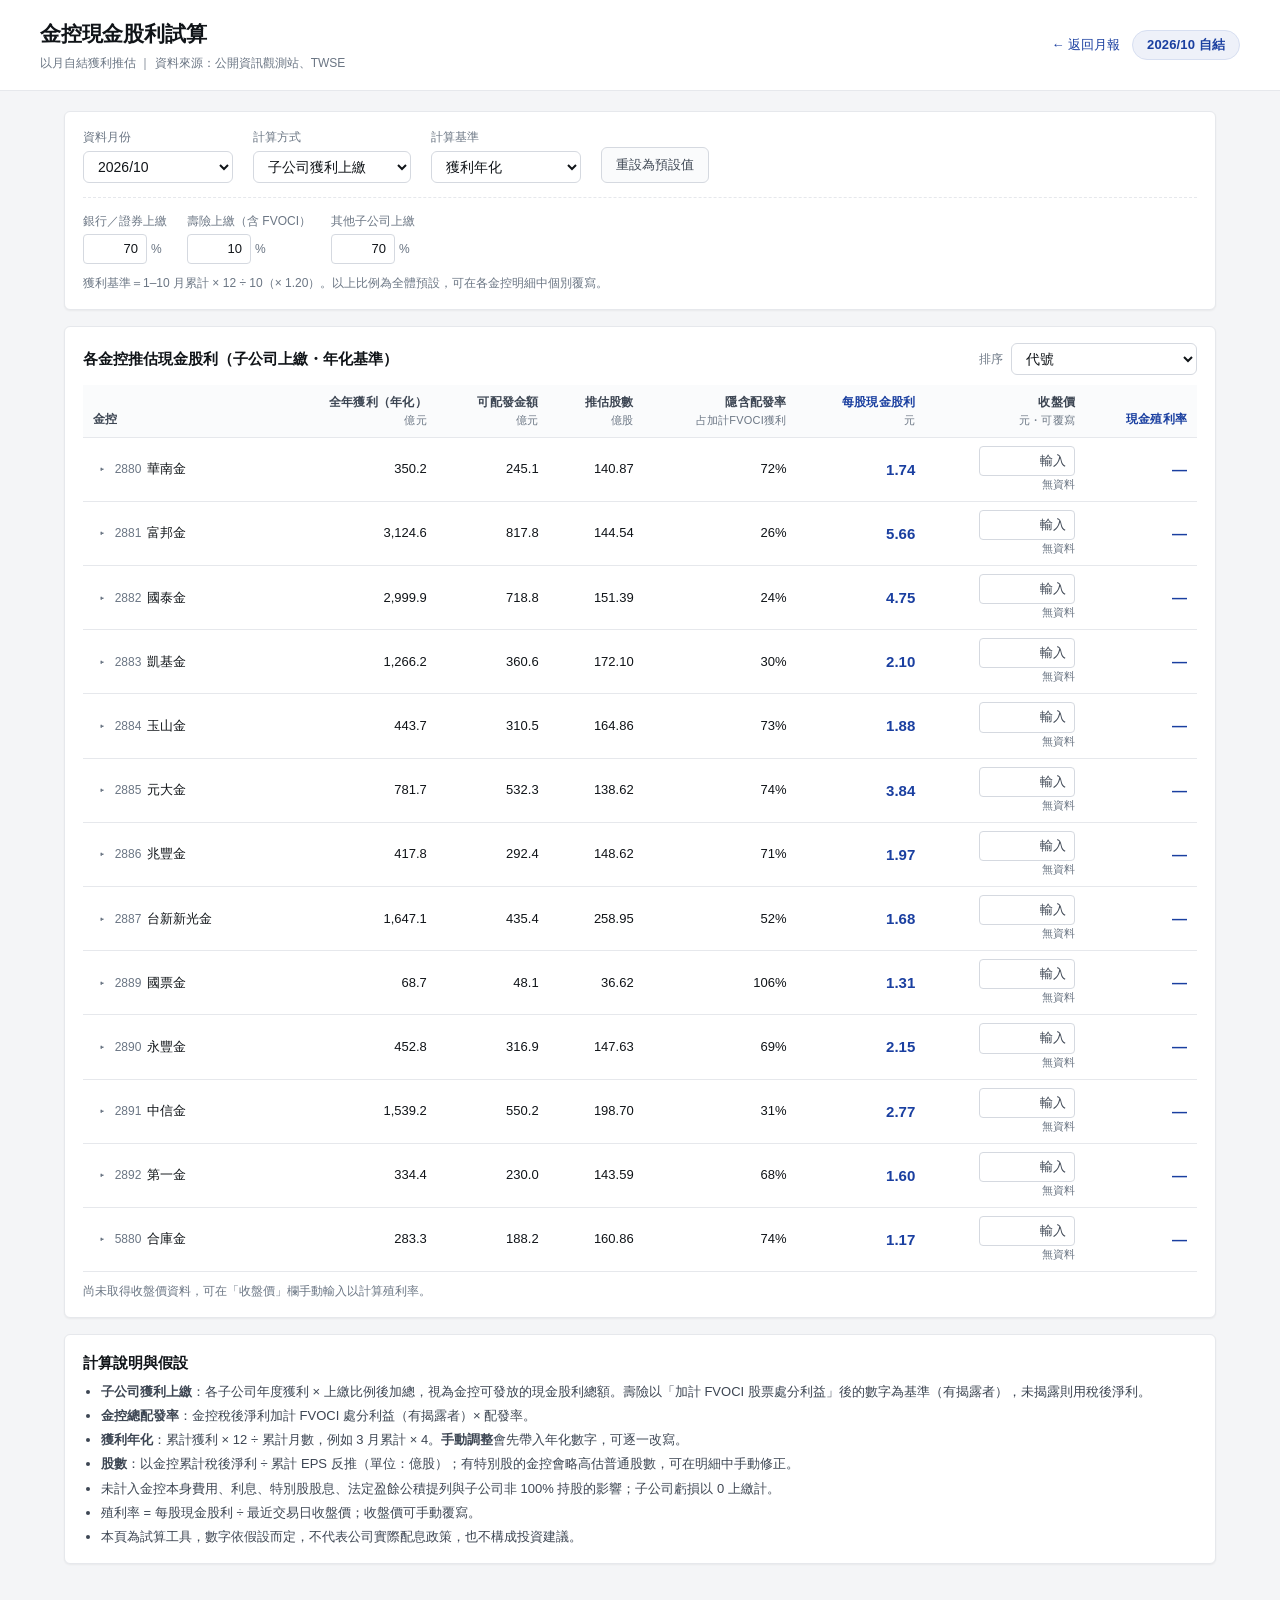
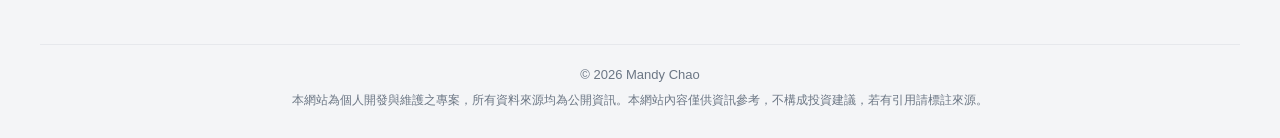
==== docs/dividend.html @ 6ae3f1e6 "feat: add dividend estimator page and daily closing price workflow Co-Authored-By: Claude Opus 5.5 <" ====
<!DOCTYPE html>
<html lang="zh-TW">
<head>
  <meta charset="UTF-8" />
  <meta name="viewport" content="width=device-width, initial-scale=1.0" />
  <title>金控現金股利試算｜台灣金控月自結獲利追蹤</title>
  <meta name="description" content="以 13 家上市金控月自結獲利推估全年現金股利與殖利率：可切換子公司上繳或總配發率兩種算法，並手動調整上繳比例、配發率與獲利基準。" />
  <link rel="canonical" href="https://tw-fhcs-tracker.vercel.app/dividend.html" />
  <link rel="license" href="https://creativecommons.org/licenses/by/4.0/" />
  <link rel="stylesheet" href="style.css" />
  <link rel="stylesheet" href="dividend.css" />
</head>
<body class="dv-page">

  <header>
    <div class="header-inner">
      <div class="header-title">
        <h1>金控現金股利試算</h1>
        <p class="subtitle">以月自結獲利推估 ｜ 資料來源：公開資訊觀測站、TWSE</p>
      </div>
      <div class="header-actions">
        <a class="dv-back" href="./index.html">← 返回月報</a>
        <div class="period-badge" id="dv-period-badge">載入中...</div>
      </div>
    </div>
  </header>

  <main class="dv-main">

    <section class="dv-panel" aria-label="試算設定">
      <div class="dv-controls">
        <label class="dv-field">
          <span>資料月份</span>
          <select id="dv-period"></select>
        </label>
        <label class="dv-field">
          <span>計算方式</span>
          <select id="dv-method">
            <option value="upstream">子公司獲利上繳</option>
            <option value="payout">金控總配發率</option>
          </select>
        </label>
        <label class="dv-field">
          <span>計算基準</span>
          <select id="dv-basis">
            <option value="annualized">獲利年化</option>
            <option value="manual">手動調整</option>
          </select>
        </label>
        <button type="button" class="dv-btn" id="dv-reset">重設為預設值</button>
      </div>

      <div class="dv-params" id="dv-params"></div>
      <p class="dv-hint" id="dv-hint"></p>
    </section>

    <section class="dv-panel dv-table-panel">
      <div class="dv-table-head">
        <h2 id="dv-table-title">各金控推估現金股利</h2>
        <label class="dv-field dv-inline">
          <span>排序</span>
          <select id="dv-sort">
            <option value="code">代號</option>
            <option value="yield">殖利率（高→低）</option>
            <option value="dps">每股股利（高→低）</option>
          </select>
        </label>
      </div>
      <div class="dv-table-wrap">
        <table class="dv-table" id="dv-table"></table>
      </div>
      <p class="dv-price-note" id="dv-price-note"></p>
    </section>

    <section class="dv-panel dv-notes">
      <h2>計算說明與假設</h2>
      <ul>
        <li><b>子公司獲利上繳</b>：各子公司年度獲利 × 上繳比例後加總，視為金控可發放的現金股利總額。壽險以「加計 FVOCI 股票處分利益」後的數字為基準（有揭露者），未揭露則用稅後淨利。</li>
        <li><b>金控總配發率</b>：金控稅後淨利加計 FVOCI 處分利益（有揭露者）× 配發率。</li>
        <li><b>獲利年化</b>：累計獲利 × 12 ÷ 累計月數，例如 3 月累計 × 4。<b>手動調整</b>會先帶入年化數字，可逐一改寫。</li>
        <li><b>股數</b>：以金控累計稅後淨利 ÷ 累計 EPS 反推（單位：億股）；有特別股的金控會略高估普通股數，可在明細中手動修正。</li>
        <li>未計入金控本身費用、利息、特別股股息、法定盈餘公積提列與子公司非 100% 持股的影響；子公司虧損以 0 上繳計。</li>
        <li>殖利率 = 每股現金股利 ÷ 最近交易日收盤價；收盤價可手動覆寫。</li>
        <li>本頁為試算工具，數字依假設而定，不代表公司實際配息政策，也不構成投資建議。</li>
      </ul>
    </section>
  </main>

  <footer class="site-footer">
    <p class="copyright">© 2026 Mandy Chao</p>
    <p class="disclaimer">本網站為個人開發與維護之專案，所有資料來源均為公開資訊。本網站內容僅供資訊參考，不構成投資建議，若有引用請標註來源。</p>
  </footer>

  <script src="dividend.js"></script>
</body>
</html>
---- docs/style.css ----
/* ── Reset & Base ─────────────────────────────────────── */
*, *::before, *::after { box-sizing: border-box; margin: 0; padding: 0; }

/* ── 色彩系統 ──────────────────────────────────────────
   原則（機構風格，克制用色）：
   1. 版面只有三個層次：白色卡面 / 淺灰底 / 極淡分隔線
   2. 金額一律墨黑，**負數才**用紅；方向色（綠/紅）只保留給 YoY，
      避免整片數字都是彩色造成視覺噪音
   3. 深藍為唯一重點色：標題數字、連結、Tab、圖表主數列
------------------------------------------------------ */
:root {
  --bg:          #f4f5f7;
  --surface:     #ffffff;
  --surface-alt: #fafbfc;
  --border:      #e6e8ec;
  --border-strong: #d5d9e0;
  --primary:     #1a3fa0;   /* brand blue */
  --primary-h:   #14328a;
  --primary-bg:  #eef1f9;
  --warning:     #8a6100;
  --warning-bg:  #fdf6e3;
  --error:       #a3312a;
  --error-bg:    #fbeceb;
  --text:        #101418;   /* 主文字／金額（近黑） */
  --text-2:      #3d4653;
  --text-muted:  #6b7684;
  --positive:    #1f6f54;   /* 僅 YoY 使用 */
  --negative:    #a3312a;
  --fvoci:       #4a5a8f;   /* FVOCI 加計列（弱化的靛藍） */
  --fvoci-bg:    #f7f8fc;
  --radius:      6px;
  --shadow:      0 1px 2px rgba(16,20,24,.05);
  --shadow-md:   0 2px 8px rgba(16,20,24,.07);
}

body {
  font-family: -apple-system, BlinkMacSystemFont, "Segoe UI", "Helvetica Neue",
               "Noto Sans TC", "PingFang TC", "Microsoft JhengHei", sans-serif;
  background: var(--bg);
  color: var(--text);
  font-size: 14px;
  line-height: 1.55;
  -webkit-font-smoothing: antialiased;
}

/* ── Header ──────────────────────────────────────────── */
header {
  background: var(--surface);
  color: var(--text);
  padding: 18px 24px;
  border-bottom: 1px solid var(--border);
  position: sticky;
  top: 0;
  z-index: 100;
}
.header-inner {
  max-width: 1200px;
  margin: 0 auto;
  display: flex;
  align-items: center;
  justify-content: space-between;
  gap: 16px;
  flex-wrap: wrap;
}
header h1 {
  font-size: 21px;
  font-weight: 700;
  letter-spacing: -.01em;
  color: var(--text);
}
.subtitle {
  font-size: 12px;
  color: var(--text-muted);
  margin-top: 3px;
}

.header-actions {
  display: flex;
  align-items: center;
  gap: 12px;
  flex-wrap: wrap;
}

.period-badge {
  background: var(--primary-bg);
  border: 1px solid #d7dff1;
  color: var(--primary);
  border-radius: 20px;
  padding: 4px 14px;
  font-size: 13px;
  font-weight: 600;
  letter-spacing: .01em;
  font-variant-numeric: tabular-nums;
}

/* ── Buttons ─────────────────────────────────────────── */
.btn {
  border: none;
  border-radius: var(--radius);
  cursor: pointer;
  font-size: 13px;
  font-weight: 600;
  padding: 8px 18px;
  transition: background .15s, transform .1s;
}
.btn:active { transform: scale(.97); }
.btn-primary  { background: #fff; color: var(--primary); }
.btn-primary:hover { background: var(--primary-bg); }
.btn-secondary { background: var(--border); color: var(--text); }
.btn-secondary:hover { background: var(--border-strong); }
.btn-close {
  background: transparent;
  color: var(--text-muted);
  font-size: 18px;
  padding: 4px 10px;
}
.btn-close:hover { color: var(--text); }

/* Download button (controls bar) */
.btn-download {
  display: inline-flex;
  align-items: center;
  gap: 6px;
  border: 1px solid var(--primary);
  background: var(--primary);
  color: #fff;
  border-radius: 999px;
  padding: 6px 16px;
  font-size: 13px;
  font-weight: 600;
  cursor: pointer;
  transition: background .15s, transform .1s;
}
.btn-download:hover  { background: var(--primary-h); border-color: var(--primary-h); }
.btn-download:active { transform: scale(.98); }
.btn-download:disabled { background: #a8afba; border-color: #a8afba; cursor: wait; }

/* ── Status Bar ───────────────────────────────────────── */
.status-bar {
  max-width: 1200px;
  margin: 12px auto 0;
  padding: 10px 16px;
  border-radius: var(--radius);
  font-size: 13px;
  font-weight: 500;
}
.status-bar.success { background: #eaf3ee; color: var(--positive); }
.status-bar.warning { background: var(--warning-bg); color: var(--warning); }
.status-bar.error   { background: var(--error-bg);   color: var(--error);   }
.status-bar.info    { background: var(--primary-bg); color: var(--primary); }
.hidden { display: none !important; }

/* ── Main Layout ─────────────────────────────────────── */
main {
  max-width: 1200px;
  margin: 20px auto;
  padding: 0 16px 40px;
}

/* ── Controls ────────────────────────────────────────── */
.controls {
  display: flex;
  justify-content: space-between;
  align-items: center;
  margin-bottom: 16px;
  flex-wrap: wrap;
  gap: 8px;
}
.controls-right {
  display: flex;
  align-items: center;
  gap: 8px;
  flex-wrap: wrap;
}
.ctrl-group {
  display: flex;
  align-items: center;
  gap: 6px;
}
.controls-right label { color: var(--text-muted); font-size: 13px; }
.controls-right select {
  border: 1px solid var(--border);
  border-radius: 6px;
  padding: 5px 10px;
  font-size: 13px;
  background: var(--surface);
  cursor: pointer;
}
.last-updated { color: var(--text-muted); font-size: 12px; }

/* ── Market Summary (本月市場概況) ─────────────────────── */
.market-section {
  background: var(--surface);
  border: 1px solid var(--border);
  border-radius: var(--radius);
  box-shadow: var(--shadow);
  padding: 16px 18px;
  margin-bottom: 20px;
}
.market-header {
  display: flex;
  align-items: baseline;
  justify-content: space-between;
  gap: 12px;
  margin-bottom: 12px;
  padding-bottom: 10px;
  border-bottom: 1px solid var(--border);
  flex-wrap: wrap;
}
.market-title {
  font-size: 15px;
  font-weight: 700;
  color: var(--text);
}
.market-meta {
  font-size: 11px;
  color: var(--text-muted);
}
.market-cards {
  display: grid;
  grid-template-columns: repeat(auto-fit, minmax(170px, 1fr));
  gap: 10px;
}
.market-card {
  padding: 10px 14px;
  border-left: 2px solid var(--border-strong);
  background: var(--surface-alt);
  border-radius: 0 4px 4px 0;
}
.market-card.positive { border-left-color: var(--positive); }
.market-card.negative { border-left-color: var(--negative); }
.market-card-label {
  font-size: 11px;
  color: var(--text-muted);
  margin-bottom: 4px;
  font-weight: 500;
}
.market-card-value {
  font-size: 19px;
  font-weight: 700;
  color: var(--text);
  font-variant-numeric: tabular-nums;
  letter-spacing: -.01em;
  line-height: 1.2;
}
.market-card-value .unit {
  font-size: 12px;
  font-weight: 500;
  color: var(--text-muted);
  margin-left: 2px;
}
.market-card-change {
  font-size: 12px;
  font-weight: 600;
  margin-top: 4px;
  font-variant-numeric: tabular-nums;
}
.market-card-change.positive { color: var(--positive); }
.market-card-change.negative { color: var(--negative); }
.market-card-change.neutral  { color: var(--text-muted); }

/* ── Summary Cards ───────────────────────────────────── */
.summary-cards {
  display: grid;
  grid-template-columns: repeat(auto-fit, minmax(200px, 1fr));
  gap: 12px;
  margin-bottom: 20px;
}
.card {
  background: var(--surface);
  border: 1px solid var(--border);
  border-radius: var(--radius);
  padding: 16px;
  box-shadow: var(--shadow);
}
.card-label { font-size: 12px; color: var(--text-muted); margin-bottom: 6px; }
.card-value { font-size: 22px; font-weight: 700; color: var(--text); }
.card-sub   { font-size: 11px; color: var(--text-muted); margin-top: 4px; }
.card-value.positive { color: var(--positive); }
.card-value.negative { color: var(--negative); }

/* 四大視角「累計獲利第一」卡片 */
.leader-card { border-top: 2px solid var(--primary); }
.leader-card .card-label {
  font-size: 12px;
  color: var(--text-muted);
  letter-spacing: .01em;
}
/* 公司名與市場概況的數值同級（19px），避免四張卡在版面上過度搶眼 */
.leader-card .card-value {
  font-size: 19px;
  font-weight: 700;
  letter-spacing: -.01em;
  line-height: 1.25;
  color: var(--text);
}
.leader-card .card-sub {
  font-size: 13px;
  margin-top: 8px;
  font-variant-numeric: tabular-nums;
  white-space: nowrap;
  color: var(--text-muted);
}
.leader-card .leader-amount { font-weight: 700; color: var(--primary); }
.leader-card .card-sub-sep { margin: 0 8px; color: var(--border-strong); }
.leader-card .card-sub .positive { color: var(--positive); font-weight: 600; }
.leader-card .card-sub .negative { color: var(--negative); font-weight: 600; }

/* 公告家數未達門檻：以單一說明列取代四張卡片 */
.summary-cards.is-pending { display: block; }
.summary-pending {
  background: var(--surface);
  border: 1px solid var(--border);
  border-left: 2px solid var(--primary);
  border-radius: var(--radius);
  box-shadow: var(--shadow);
  padding: 12px 16px;
  font-size: 12px;
  line-height: 1.7;
  color: var(--text-muted);
}
.summary-pending strong {
  color: var(--text);
  font-variant-numeric: tabular-nums;
}

/* ── Industry Tabs ────────────────────────────────────── */
.industry-tabs {
  display: flex;
  gap: 4px;
  padding: 4px;
  margin-bottom: 16px;
  background: var(--surface);
  border: 1px solid var(--border);
  border-radius: var(--radius);
  box-shadow: var(--shadow);
  overflow-x: auto;
}
.industry-tabs .tab {
  flex: 1;
  min-width: 110px;
  border: none;
  background: transparent;
  color: var(--text-2);
  font-size: 14px;
  font-weight: 600;
  padding: 9px 16px;
  border-radius: 999px;
  cursor: pointer;
  transition: background .15s, color .15s;
  white-space: nowrap;
}
.industry-tabs .tab:hover {
  background: var(--primary-bg);
  color: var(--primary);
}
.industry-tabs .tab.active {
  background: var(--primary);
  color: #fff;
}

/* ── Table unit hint ──────────────────────────────────── */
.table-unit-hint {
  text-align: right;
  font-size: 12px;
  color: var(--text-muted);
  margin-bottom: 6px;
}

.corporate-event-note {
  margin: 0 0 12px;
  padding: 10px 14px;
  border-left: 3px solid var(--primary);
  background: var(--primary-bg);
  color: var(--text-2);
  font-size: 13px;
  line-height: 1.6;
}
.corporate-event-note a { color: var(--primary); font-weight: 600; }
body.pm-trend #corporate-event-note,
body.pm-period #corporate-event-note { display: none !important; }

/* ── Table ────────────────────────────────────────────── */
.table-container {
  background: var(--surface);
  border: 1px solid var(--border);
  border-radius: var(--radius);
  box-shadow: var(--shadow);
  overflow: auto;
  margin-bottom: 24px;
}
table {
  width: 100%;
  border-collapse: collapse;
  font-size: 13px;
}
thead th {
  background: var(--surface-alt);
  color: var(--text-muted);
  font-weight: 600;
  text-align: center;
  padding: 10px 12px;
  border-bottom: 1px solid var(--border-strong);
  white-space: nowrap;
  font-size: 12px;
  letter-spacing: .02em;
}
thead th.col-group {
  color: var(--text-2);
  border-bottom: 1px solid var(--border);
}
thead th.col-name,
thead th.col-code { text-align: left; }

/* 數字欄表頭右對齊，與下方數字切齊（當月／累計／累計 YoY／EPS） */
thead th.col-monthly,
thead th.col-cumulative { text-align: right; }

/* 欄寬一致化：
   金控總覽 — 合併稅後淨利欄同寬、EPS 顯示累計值
   產業視角 — 當月／累計／累計 YoY 三欄同寬 */
#main-table.view-holdings th.col-code       { width: 7%; }
#main-table.view-holdings th.col-monthly,
#main-table.view-holdings th.col-cumulative { width: 13%; }
#main-table.view-holdings th.col-eps        { width: 9%; }
#main-table.view-holdings th.col-source     { width: 12%; }
#main-table.view-industry th.col-code       { width: 14%; }
#main-table.view-industry th.col-monthly,
#main-table.view-industry th.col-cumulative { width: 16%; }

tbody tr {
  border-bottom: 1px solid var(--border);
  transition: background .1s;
}
tbody tr:last-child { border-bottom: none; }
tbody tr:hover { background: var(--surface-alt); }
tbody tr.error-row { background: var(--surface-alt); }

td {
  padding: 10px 12px;
  vertical-align: middle;
}
/* 金額：一律墨黑，僅負數用紅（避免整片彩色數字） */
td.num {
  text-align: right;
  font-variant-numeric: tabular-nums;
  font-weight: 600;
  color: var(--text);
}
td.num.positive { color: var(--text); }
td.num.negative { color: var(--negative); }
/* 方向色只留給 YoY 欄 */
td.num.yoy.positive { color: var(--positive); }
td.num.yoy.negative { color: var(--negative); }
td.center { text-align: center; }
td.col-code {
  font-weight: 600;
  color: var(--text-muted);
  font-variant-numeric: tabular-nums;
}
td.col-entity { font-weight: 600; }
td.row-note { color: var(--text-muted); font-size: 12px; }

.company-link {
  color: var(--text);
  text-decoration: none;
  font-weight: 600;
  cursor: pointer;
  border-bottom: 1px solid transparent;
}
.company-link:hover { color: var(--primary); border-bottom-color: currentColor; }

.source-link {
  color: var(--primary);
  text-decoration: none;
  font-size: 12px;
  font-variant-numeric: tabular-nums;
}
.source-link:hover { text-decoration: underline; }

.yoy-note {
  font-size: 11px;
  font-weight: 400;
  color: var(--text-muted);
  font-style: italic;
}

/* ── FVOCI 加計列（金控總覽、壽險視角、詳情面板共用） ──── */
tr.fvoci-row { background: var(--fvoci-bg); }
tr.fvoci-row:hover { background: var(--fvoci-bg); }
tr.fvoci-row td {
  padding-top: 6px;
  padding-bottom: 6px;
}
td.fvoci-label {
  padding-left: 26px;
  color: var(--fvoci);
  font-size: 12px;
  white-space: nowrap;
}
/* FVOCI 標籤：桌機顯示完整文字，手機（固定欄位很窄）改用縮寫 */
.fv-full { display: inline; }
.fv-abbr { display: none; }
td.num.fvoci-num {
  color: var(--fvoci);
  font-size: 12px;
  font-style: italic;
  font-weight: 500;
}

/* 詳情面板內的 FVOCI 列（表格 cell padding 較密） */
#detail-content td.fvoci-label { padding: 4px 8px 4px 18px; }
#detail-content td.fvoci-num   { padding: 4px 8px; white-space: nowrap; }
.detail-footnote {
  font-size: 11px;
  color: var(--text-muted);
  margin-top: 6px;
  line-height: 1.6;
}

/* 詳情面板子公司表 */
.detail-table { width: 100%; border-collapse: collapse; font-size: 13px; }
.detail-table th {
  padding: 6px 8px;
  font-weight: 600;
  color: var(--text-muted);
  font-size: 12px;
  border-bottom: 1px solid var(--border-strong);
  text-align: right;
  white-space: nowrap;
}
.detail-table th.th-left { text-align: left; }
.detail-table td { padding: 6px 8px; }
.detail-table td.num { white-space: nowrap; }
.detail-table tbody tr { border-bottom: 1px solid var(--border); }
.detail-table tbody tr:hover { background: transparent; }
.detail-table tr.detail-total {
  background: var(--primary-bg);
  font-weight: 700;
  border-bottom: 1px solid #d7dff1;
}
.detail-table tr.detail-total td.num { color: var(--text); }
.detail-bar { height: 8px; border-radius: 2px; min-width: 2px; }
.detail-bar-cell { width: 120px; }
.detail-note {
  font-size: 11px;
  color: var(--warning);
  background: var(--warning-bg);
  border: 1px solid #f0e2bd;
  border-radius: 4px;
  padding: 7px 10px;
  margin-top: 10px;
  line-height: 1.6;
}

/* 表格底部註腳（tfoot） */
td.table-footnote {
  padding: 8px 12px;
  font-size: 11px;
  font-weight: 400;
  color: var(--text-muted);
  border-top: 1px solid var(--border);
  text-align: left;
  line-height: 1.6;
}

/* 手機卡片 FVOCI 區塊與註腳 */
.m-fvoci {
  margin-top: 8px;
  padding-top: 8px;
  border-top: 1px dashed var(--border-strong);
  font-size: 12px;
  color: var(--fvoci);
  font-style: italic;
}
.m-fvoci-label { margin-bottom: 4px; font-style: normal; }
.m-fvoci-vals {
  display: flex;
  gap: 14px;
  flex-wrap: wrap;
  font-variant-numeric: tabular-nums;
}
.m-footnote {
  font-size: 11px;
  color: var(--text-muted);
  padding: 8px 4px;
  line-height: 1.6;
}

.loading-cell {
  text-align: center;
  padding: 40px;
  color: var(--text-muted);
}

/* ── Detail Panel ─────────────────────────────────────── */
.detail-panel {
  background: var(--surface);
  border: 1px solid var(--border);
  border-radius: var(--radius);
  box-shadow: var(--shadow-md);
  margin-bottom: 24px;
  overflow: hidden;
}
.detail-header {
  display: flex;
  justify-content: space-between;
  align-items: center;
  padding: 14px 20px;
  background: var(--surface-alt);
  border-bottom: 1px solid var(--border);
}
.detail-header h3 { font-size: 15px; font-weight: 700; }
.detail-meta {
  font-size: 11px;
  color: var(--text-muted);
  margin-top: 10px;
}
.detail-meta a { color: var(--primary); text-decoration: none; }
.detail-meta a:hover { text-decoration: underline; }
#detail-content {
  padding: 16px 20px;
  overflow-x: auto;
}
#detail-content table { font-size: 13px; }

/* ── Section Title ────────────────────────────────────── */
.section-title {
  font-size: 16px;
  font-weight: 700;
  color: var(--text);
  letter-spacing: -.01em;
  margin: 4px 0 12px;
}

/* ── Chart ────────────────────────────────────────────── */
/* 固定高度 + Chart.js maintainAspectRatio:false → 畫布填滿卡片寬度 */
.chart-container {
  background: var(--surface);
  border: 1px solid var(--border);
  border-radius: var(--radius);
  box-shadow: var(--shadow);
  padding: 18px 20px;
  margin-bottom: 10px;
  height: 400px;
}
.chart-container canvas { display: block; }
.chart-note {
  font-size: 11px;
  color: var(--text-muted);
  line-height: 1.6;
  margin: 0 2px 24px;
}
.chart-container + .section-title { margin-top: 24px; }

/* ── Modal ────────────────────────────────────────────── */
.modal-overlay {
  position: fixed; inset: 0;
  background: rgba(0,0,0,.5);
  z-index: 200;
}
.modal {
  position: fixed;
  top: 50%; left: 50%;
  transform: translate(-50%, -50%);
  background: var(--surface);
  border-radius: 12px;
  box-shadow: 0 20px 60px rgba(0,0,0,.3);
  padding: 28px;
  width: min(480px, 95vw);
  z-index: 201;
}
.modal h3  { font-size: 17px; margin-bottom: 12px; }
.modal p   { font-size: 13px; color: var(--text-muted); margin-bottom: 16px; }
.form-group { margin-bottom: 14px; }
.form-group label {
  display: block;
  font-size: 12px;
  font-weight: 600;
  color: var(--text-muted);
  margin-bottom: 6px;
  text-transform: uppercase;
  letter-spacing: .5px;
}
.form-group input {
  width: 100%;
  border: 1px solid var(--border);
  border-radius: 6px;
  padding: 8px 12px;
  font-size: 14px;
}
.form-group input:focus {
  outline: 2px solid var(--primary);
  border-color: var(--primary);
}
.modal-actions {
  display: flex;
  justify-content: flex-end;
  gap: 10px;
  margin-top: 20px;
}
.token-note {
  font-size: 11px !important;
  color: #e53e3e !important;
  margin-top: 12px !important;
  margin-bottom: 0 !important;
}

/* ── Spinner ─────────────────────────────────────────── */
@keyframes spin { to { transform: rotate(360deg); } }
.spinner {
  display: inline-block;
  width: 14px; height: 14px;
  border: 2px solid rgba(26,86,219,.3);
  border-top-color: var(--primary);
  border-radius: 50%;
  animation: spin .6s linear infinite;
  vertical-align: middle;
  margin-right: 6px;
}

/* ── News summary ─────────────────────────────────────── */
.news-summary {
  background: var(--surface-alt);
  border-left: 2px solid var(--primary);
  padding: 14px 18px;
  border-radius: 0 4px 4px 0;
  margin-bottom: 16px;
  font-size: 13px;
  line-height: 1.75;
  color: var(--text-2);
}
.news-summary-header {
  font-weight: 700;
  margin-bottom: 10px;
  display: flex;
  justify-content: space-between;
  align-items: baseline;
  color: var(--text);
}
.news-summary-time {
  font-size: 11px;
  font-weight: 400;
  color: var(--text-muted);
  font-variant-numeric: tabular-nums;
}
.news-summary-body p { margin: 6px 0; }
.news-summary-body h4 {
  margin: 12px 0 4px;
  font-size: 13px;
  color: var(--text);
  font-weight: 700;
}
.news-summary-body strong {
  color: var(--text);
  font-weight: 700;
}
.news-summary-body ul {
  margin: 4px 0 4px 18px;
  padding: 0;
}
.news-summary-body li { margin: 2px 0; }
.news-sources {
  margin-top: 12px;
  padding-top: 10px;
  border-top: 1px solid var(--border);
}
.news-sources-label {
  display: block;
  font-size: 11px;
  font-weight: 600;
  color: var(--text-muted);
  letter-spacing: 0.05em;
  margin-bottom: 6px;
}
.news-sources-list {
  list-style: none;
  padding: 0;
  margin: 0;
  display: flex;
  flex-direction: column;
  gap: 4px;
}
.news-sources-list li::before {
  content: "↗ ";
  color: var(--text-muted);
  font-size: 11px;
}
.news-sources-list a {
  font-size: 12px;
  color: var(--primary);
  text-decoration: none;
}
.news-sources-list a:hover { text-decoration: underline; }

/* ── 分析報告連結（金控總覽表格右下方） ───────────────── */
.report-link-row {
  display: flex;
  justify-content: flex-end;
  margin: -14px 0 24px;      /* 貼齊表格下緣 */
}
.report-link {
  display: inline-flex;
  align-items: center;
  gap: 6px;
  border: 1px solid var(--primary);
  background: var(--surface);
  color: var(--primary);
  border-radius: 999px;
  padding: 7px 16px;
  font-size: 13px;
  font-weight: 600;
  text-decoration: none;
  transition: background .15s;
}
.report-link:hover { background: var(--primary-bg); }
.report-link .rl-tag {
  font-size: 10px;
  font-weight: 700;
  letter-spacing: .04em;
  background: var(--primary);
  color: #fff;
  border-radius: 3px;
  padding: 1px 5px;
}

/* ── 報告頁（report.html） ────────────────────────────── */
.report-back {
  color: var(--primary);
  text-decoration: none;
  font-size: 13px;
  font-weight: 600;
}
.report-back:hover { text-decoration: underline; }

.report-main {
  max-width: 900px;
  margin: 20px auto;
  padding: 0 16px 40px;
}
.report-sheet {
  background: var(--surface);
  border: 1px solid var(--border);
  border-radius: var(--radius);
  box-shadow: var(--shadow);
  padding: 28px 36px 32px;
}
.report-topline {
  display: flex;
  align-items: center;
  justify-content: space-between;
  gap: 12px;
  flex-wrap: wrap;
  padding-bottom: 14px;
  margin-bottom: 22px;
  border-bottom: 1px solid var(--border);
}
.report-meta {
  font-size: 12px;
  color: var(--text-muted);
  font-variant-numeric: tabular-nums;
}
.report-draft {
  font-size: 11px;
  font-weight: 600;
  color: var(--warning);
  background: var(--warning-bg);
  border: 1px solid #f0e2bd;
  border-radius: 999px;
  padding: 3px 10px;
}

/* 內文排版：字級與行距以長文閱讀為準 */
.report-body {
  font-size: 15px;
  line-height: 1.85;
  color: var(--text-2);
}
.report-body h2 {
  font-size: 20px;
  font-weight: 700;
  color: var(--text);
  letter-spacing: -.01em;
  margin: 34px 0 12px;
  padding-left: 12px;
  border-left: 3px solid var(--primary);
}
.report-body h2:first-child { margin-top: 0; }
.report-body h3 {
  font-size: 16px;
  font-weight: 700;
  color: var(--text);
  margin: 26px 0 8px;
}
.report-body h4, .report-body h5 {
  font-size: 14px;
  font-weight: 700;
  color: var(--text-2);
  margin: 20px 0 6px;
}
.report-body p { margin: 0 0 14px; }
.report-body strong { color: var(--text); font-weight: 700; }
.report-body em { font-style: italic; }
/* 單位／口徑說明的小字列（整段斜體者） */
.report-caption {
  font-size: 12.5px;
  color: var(--text-muted);
  margin: 0 0 8px !important;
}
.report-body code {
  font-size: 13px;
  background: var(--surface-alt);
  border: 1px solid var(--border);
  border-radius: 3px;
  padding: 1px 5px;
  font-variant-numeric: tabular-nums;
}
.report-body a { color: var(--primary); }
.report-body ul, .report-body ol { margin: 0 0 16px; padding-left: 22px; }
.report-body li { margin: 5px 0; }
.report-body li::marker { color: var(--text-muted); }
.report-body blockquote {
  margin: 0 0 16px;
  padding: 12px 16px;
  background: var(--surface-alt);
  border-left: 2px solid var(--primary);
  border-radius: 0 4px 4px 0;
  font-size: 14px;
  color: var(--text-2);
}
.report-body hr {
  border: none;
  border-top: 1px solid var(--border);
  margin: 26px 0;
}

/* 報告內的表格：沿用總表的視覺語言（表頭淺灰、數字 tabular） */
.report-table-wrap { overflow-x: auto; margin: 0 0 18px; }
.report-table {
  width: 100%;
  border-collapse: collapse;
  font-size: 13px;
  font-variant-numeric: tabular-nums;
}
.report-table th {
  background: var(--surface-alt);
  color: var(--text-muted);
  font-weight: 600;
  font-size: 12px;
  text-align: left;
  padding: 9px 12px;
  border-bottom: 1px solid var(--border-strong);
  white-space: nowrap;
}
.report-table td {
  padding: 9px 12px;
  border-bottom: 1px solid var(--border);
  color: var(--text);
}
.report-table td.ta-right, .report-table th.ta-right { text-align: right; }
.report-table td.ta-center, .report-table th.ta-center { text-align: center; }
.report-table tbody tr:last-child td { border-bottom: none; }
.report-table tbody tr:hover { background: var(--surface-alt); }
/* 帶正負號的數字沿用總表方向色 */
.report-table td.num-pos { color: var(--positive); font-weight: 600; }
.report-table td.num-neg { color: var(--negative); font-weight: 600; }
.report-table td:first-child { font-weight: 600; color: var(--text); white-space: nowrap; }

.report-footnote {
  margin-top: 26px;
  padding-top: 14px;
  border-top: 1px solid var(--border);
  font-size: 11px;
  line-height: 1.7;
  color: var(--text-muted);
}
.report-loading { color: var(--text-muted); }
.report-empty { padding: 40px 0; text-align: center; }
.report-empty-title { font-size: 15px; font-weight: 700; color: var(--text); margin-bottom: 8px; }
.report-empty-sub { font-size: 13px; color: var(--text-muted); margin: 4px 0; }
.report-empty-sub a { color: var(--primary); text-decoration: none; }

.report-actions { margin-top: 18px; }
.report-back-btn {
  display: inline-block;
  border: 1px solid var(--border-strong);
  background: var(--surface);
  color: var(--text-2);
  border-radius: 999px;
  padding: 8px 18px;
  font-size: 13px;
  font-weight: 600;
  text-decoration: none;
}
.report-back-btn:hover { background: var(--surface-alt); }

/* ── Site Footer ──────────────────────────────────────── */
.site-footer {
  margin: 40px auto 0;
  padding: 20px 24px 28px;
  max-width: 1200px;
  text-align: center;
  border-top: 1px solid var(--border);
  color: var(--text-muted);
}
.site-footer .copyright {
  font-size: 13px;
  font-weight: 500;
  margin-bottom: 6px;
}
.site-footer .disclaimer {
  font-size: 12px;
  line-height: 1.6;
}

/* ── 細部打磨 ────────────────────────────────────────── */
.detail-panel { scroll-margin-top: 84px; }         /* 展開詳情捲動時不被 sticky header 蓋住 */
select:focus-visible,
button:focus-visible { outline: 2px solid var(--primary); outline-offset: 1px; }

/* ── Mobile Cards（手機卡片視圖；桌機與手機「總表」模式皆隱藏） ── */
.mobile-cards { display: none; }

/* ── 手機版型切換（總表／卡片）：僅手機顯示 ───────────── */
.mobile-view-toggle {
  display: none;
  align-items: center;
  gap: 2px;
  padding: 2px;
  background: var(--surface);
  border: 1px solid var(--border);
  border-radius: 999px;
}
.mobile-view-toggle .mv-btn {
  border: none;
  background: transparent;
  color: var(--text-2);
  font-size: 12px;
  font-weight: 600;
  padding: 5px 14px;
  border-radius: 999px;
  cursor: pointer;
  white-space: nowrap;
}
.mobile-view-toggle .mv-btn.active { background: var(--primary); color: #fff; }

/* 表格上方那一列：單位提示（左）＋ 版型切換（右） */
.table-toolbar {
  display: flex;
  align-items: center;
  justify-content: flex-end;
  gap: 10px;
  margin-bottom: 6px;
}
.table-toolbar .table-unit-hint { margin-bottom: 0; flex: 1; }
.table-scroll-hint {
  display: none;
  font-size: 11px;
  color: var(--text-muted);
  margin-bottom: 6px;
}

/* ── 存成圖片（手機） ─────────────────────────────────── */
.btn-snapshot {
  display: none;               /* 僅手機顯示；桌機可直接截圖 */
  align-items: center;
  border: 1px solid var(--primary);
  background: var(--surface);
  color: var(--primary);
  border-radius: 999px;
  padding: 6px 14px;
  font-size: 12px;
  font-weight: 600;
  cursor: pointer;
  white-space: nowrap;
}
.btn-snapshot:active { background: var(--primary-bg); }

.snapshot-overlay {
  position: fixed;
  inset: 0;
  z-index: 300;
  background: rgba(16, 20, 24, .72);
  display: flex;
  align-items: center;
  justify-content: center;
  padding: 12px;
}
.snapshot-box {
  background: var(--surface);
  border-radius: var(--radius);
  box-shadow: 0 12px 40px rgba(16, 20, 24, .3);
  width: min(960px, 100%);
  max-height: 92vh;
  display: flex;
  flex-direction: column;
  overflow: hidden;
}
.snapshot-head {
  display: flex;
  align-items: center;
  justify-content: space-between;
  padding: 10px 8px 10px 16px;
  border-bottom: 1px solid var(--border);
}
.snapshot-title { font-size: 14px; font-weight: 700; }
.snapshot-body {
  flex: 1;
  overflow: auto;
  -webkit-overflow-scrolling: touch;
  padding: 12px;
  background: var(--surface-alt);
}
.snapshot-body img {
  display: block;
  width: 100%;
  height: auto;
  border: 1px solid var(--border);
  border-radius: 4px;
  background: #fff;
  cursor: zoom-in;
}
/* 點圖片放大到原始寬度（容器可捲動），再點縮回 */
.snapshot-body img.zoom {
  width: 1100px;
  max-width: none;
  cursor: zoom-out;
}
.snapshot-actions {
  display: flex;
  align-items: center;
  justify-content: space-between;
  gap: 10px;
  padding: 10px 14px;
  border-top: 1px solid var(--border);
  flex-wrap: wrap;
}
.snapshot-hint { font-size: 11px; color: var(--text-muted); }
.snapshot-btns { display: flex; gap: 8px; }
.btn-snapshot-action {
  border: 1px solid var(--border-strong);
  background: var(--surface);
  color: var(--text-2);
  border-radius: 999px;
  padding: 7px 16px;
  font-size: 13px;
  font-weight: 600;
  cursor: pointer;
}
.btn-snapshot-action.primary {
  background: var(--primary);
  border-color: var(--primary);
  color: #fff;
}
.btn-snapshot-action:active { transform: scale(.98); }

/* ── Responsive ───────────────────────────────────────── */
@media (max-width: 640px) {
  header h1  { font-size: 16px; }
  .card-value { font-size: 18px; }

  /* 控制列：月份/排序/單位 響應式（月份占整行，排序+單位共用一行） */
  .controls {
    flex-direction: column;
    align-items: stretch;
    gap: 10px;
  }
  .controls-right {
    display: grid;
    grid-template-columns: 1fr 1fr;
    gap: 8px;
    width: 100%;
  }
  .ctrl-group {
    flex-direction: column;
    align-items: stretch;
    gap: 3px;
  }
  .ctrl-group.ctrl-month { grid-column: 1 / -1; }
  .ctrl-group.ctrl-download { grid-column: 1 / -1; }
  .ctrl-group.ctrl-download .btn-download { width: 100%; justify-content: center; padding: 10px; font-size: 14px; }
  .ctrl-group label { font-size: 11px; font-weight: 600; }
  .ctrl-group select { width: 100%; padding: 8px 10px; font-size: 14px; }

  /* A1：產業 Tab 改 2x2 grid */
  .industry-tabs {
    display: grid;
    grid-template-columns: repeat(2, 1fr);
    gap: 4px;
    overflow: visible;
  }
  .industry-tabs .tab {
    flex: none;
    min-width: 0;
    font-size: 13px;
    padding: 9px 8px;
  }

  /* ── 手機主表：預設「總表」＝與桌機相同的完整表格 ──────────
     8 欄在手機放不下 → 容器橫向捲動，並把公司／子公司名稱欄 sticky 釘在左側，
     左右滑動時仍看得到是哪一家。切到「卡片」時（body.ml-card）才改用卡片佈局。 */
  .mobile-view-toggle { display: inline-flex; }
  .btn-snapshot { display: inline-flex; }
  .table-scroll-hint { display: block; }
  /* 工具列在窄螢幕換行：單位提示獨佔一行，切換鈕與「存成圖片」並排靠右 */
  .table-toolbar { flex-wrap: wrap; }
  .table-toolbar .table-unit-hint { flex: 1 0 100%; margin-bottom: 2px; }

  .table-container {
    display: block;
    overflow-x: auto;
    -webkit-overflow-scrolling: touch;
    overscroll-behavior-x: contain;
  }
  table { font-size: 12px; }
  thead th { padding: 8px 8px; font-size: 11px; }
  td { padding: 8px 8px; }
  .yoy-note { font-size: 10px; }
  /* 數字一律不換行（金額被拆成兩行極易誤讀）；YoY 的文字註記仍可換行 */
  td.num { white-space: nowrap; }
  td.num .yoy-note { white-space: normal; }
  /* 產業視角的「集團」欄不要把公司名拆成兩行 */
  #main-table.view-industry tbody td:first-child { white-space: nowrap; }

  /* 名稱欄固定（thead 用 .col-name；tbody 一律第 2 欄，含 FVOCI 加計列的標籤欄） */
  #main-table thead th.col-name {
    position: sticky;
    left: 0;
    z-index: 3;
    background: var(--surface-alt);
    border-right: 1px solid var(--border-strong);
    box-shadow: 3px 0 5px -3px rgba(16, 20, 24, .22);
  }
  #main-table tbody td:nth-child(2) {
    position: sticky;
    left: 0;
    z-index: 2;
    background: var(--surface);
    border-right: 1px solid var(--border-strong);
    /* 陰影標示「右側還有欄位、數字會捲到此欄下方」，避免把被裁切的數字誤讀為完整值 */
    box-shadow: 3px 0 5px -3px rgba(16, 20, 24, .22);
  }
  /* 群組表頭（稅後淨利／EPS）跨多欄置中，橫向捲動時文字會滑進固定名稱欄底下被蓋掉 →
     sticky 下在內層 span，停在名稱欄右緣（--sticky-name-w 由 app.js 依實際欄寬設定） */
  #main-table thead th.col-group > .col-group-label {
    position: sticky;
    left: calc(var(--sticky-name-w, 84px) + 8px);
    display: inline-block;
  }
  /* 捲到最右時群組只剩約 100px 可視，單行標籤放不下 → 口徑說明換到第二行縮窄標籤 */
  #main-table thead th.col-group .col-group-sub { display: block; font-size: 10px; font-weight: 500; }
  #main-table tbody tr.fvoci-row td:nth-child(2) { background: var(--fvoci-bg); }
  #main-table tbody tr.error-row td:nth-child(2) { background: var(--surface-alt); }

  /* 註腳：sticky 要下在內層 span（td 因 colspan 撐滿整個捲動寬度，本身無法 stick），
     這樣橫向捲動時註腳仍固定在可視範圍內、完整可讀 */
  td.table-footnote { padding-right: 0; }
  td.table-footnote > span {
    position: sticky;
    left: 0;
    display: inline-block;
    max-width: calc(100vw - 66px);
    white-space: normal;
  }
  /* FVOCI 標籤在窄欄位改用縮寫，避免撐開固定欄 */
  .fv-full { display: none; }
  .fv-abbr { display: inline; }

  /* 卡片模式（使用者按「卡片」切換時） */
  body.ml-card .table-container,
  body.ml-card .table-scroll-hint { display: none; }
  body.ml-card .mobile-cards {
    display: flex;
    flex-direction: column;
    gap: 10px;
    margin-bottom: 24px;
  }
  .m-card {
    background: var(--surface);
    border: 1px solid var(--border);
    border-radius: var(--radius);
    box-shadow: var(--shadow);
    padding: 12px 14px;
    cursor: pointer;
    transition: background .1s;
  }
  .m-card:active { background: var(--surface-alt); }
  .m-card.error { background: var(--surface-alt); }
  .m-card-error {
    color: var(--text-muted);
    font-size: 12px;
    padding: 4px 0;
  }
  .m-card-head {
    display: flex;
    align-items: center;
    gap: 8px;
    padding-bottom: 10px;
    border-bottom: 1px solid var(--border);
    margin-bottom: 10px;
  }
  .m-card-titles {
    flex: 1;
    display: flex;
    flex-direction: column;
    gap: 2px;
    min-width: 0;
  }
  .m-card-sub {
    font-size: 11px;
    color: var(--text-muted);
    font-weight: 600;
    font-variant-numeric: tabular-nums;
    letter-spacing: .3px;
  }
  .m-card-name {
    font-size: 15px;
    font-weight: 700;
    color: var(--text);
    line-height: 1.2;
  }
  .m-card-arrow {
    color: var(--text-muted);
    font-size: 22px;
    line-height: 1;
    flex-shrink: 0;
  }
  .m-card-grid {
    display: grid;
    grid-template-columns: repeat(2, 1fr);
    gap: 8px;
  }
  .m-card-grid-3 { grid-template-columns: repeat(3, 1fr); }
  .m-cell {
    background: var(--surface-alt);
    border-radius: 4px;
    padding: 8px 10px;
  }
  .m-cell-label {
    font-size: 10px;
    color: var(--text-muted);
    margin-bottom: 3px;
    font-weight: 500;
  }
  .m-cell-value {
    font-size: 16px;
    font-weight: 700;
    font-variant-numeric: tabular-nums;
    color: var(--text);
    line-height: 1.2;
  }
  /* 金額墨黑、負數紅；方向色只留給 YoY（與桌機表格一致） */
  .m-cell-value.positive { color: var(--text); }
  .m-cell-value.negative { color: var(--negative); }
  .m-cell-value.yoy.positive { color: var(--positive); }
  .m-cell-value.yoy.negative { color: var(--negative); }
  .m-empty {
    text-align: center;
    padding: 30px 20px;
    color: var(--text-muted);
    font-size: 13px;
    background: var(--surface);
    border: 1px solid var(--border);
    border-radius: var(--radius);
  }
  .chart-container { height: 330px; padding: 14px 12px; }

  /* 手機：市場概況與四張第一名卡片改 2×2，減少往下捲的距離 */
  .market-cards { grid-template-columns: repeat(2, 1fr); gap: 8px; }
  .market-card { padding: 8px 10px; }
  .market-card-label { font-size: 10px; line-height: 1.35; }
  .market-card-value { font-size: 17px; }
  .market-card-change { font-size: 11px; }

  .summary-cards { grid-template-columns: repeat(2, 1fr); gap: 8px; }
  .card { padding: 12px 12px; }
  .leader-card .card-label { font-size: 11px; line-height: 1.35; margin-bottom: 4px; }
  .leader-card .card-value { font-size: 17px; }
  .leader-card .card-sub {
    font-size: 11px;
    margin-top: 6px;
    white-space: normal;   /* 窄螢幕允許換行，避免金額與 YoY 溢出卡片 */
  }
  .leader-card .card-sub-sep { margin: 0 4px; }

  .chart-note { font-size: 10px; margin-bottom: 18px; }

  /* 報告頁：手機收窄留白、字級略降，表格可橫向捲動 */
  .report-main { padding: 0 12px 32px; }
  .report-sheet { padding: 18px 16px 22px; }
  .report-body { font-size: 14.5px; line-height: 1.8; }
  .report-body h2 { font-size: 17px; margin: 26px 0 10px; padding-left: 10px; }
  .report-body h3 { font-size: 15px; margin: 20px 0 6px; }
  .report-body ul, .report-body ol { padding-left: 20px; }
  .report-table-wrap { margin-left: -16px; margin-right: -16px; padding: 0 16px; }
  .report-table { font-size: 12px; }
  .report-table th, .report-table td { padding: 8px 10px; white-space: nowrap; }
  .report-table td:last-child { white-space: normal; min-width: 180px; }
  .report-topline { padding-bottom: 10px; margin-bottom: 16px; }

  .site-footer { padding: 16px 16px 24px; margin-top: 32px; }
  .site-footer .copyright { font-size: 12px; }
  .site-footer .disclaimer { font-size: 11px; }
}


/* ══════════ 草稿新增（2026-08）：期間比較 ＋ MoM 拆解 ══════════ */

/* 模式切換（單月月報｜期間比較） */
.mode-toggle {
  display: inline-flex;
  border: 1px solid var(--border-strong);
  border-radius: var(--radius);
  overflow: hidden;
  background: var(--surface);
}
.mode-btn {
  padding: 5px 13px;
  font-size: 13px;
  border: 0;
  background: transparent;
  color: var(--text-2);
  cursor: pointer;
  font-family: inherit;
}
.mode-btn + .mode-btn { border-left: 1px solid var(--border-strong); }
.mode-btn.active { background: var(--primary); color: #fff; font-weight: 600; }

/* 期間比較模式：隱藏單月專屬控制項與第二張圖 */
body.pm-period .ctrl-month,
body.pm-period .ctrl-sort,
body.pm-period .ctrl-download,
body.pm-period #btn-snapshot,
body.pm-period .mobile-view-toggle,
body.pm-period .mobile-cards,
body.pm-period #market-context,
body.pm-period #cumul-chart-title,
body.pm-period #cumul-chart-container,
body.pm-period #cumul-chart-note { display: none !important; }
body.pm-period .table-container { display: block !important; }

/* 期間比較表格 */
.th-sub { font-weight: 400; font-size: 11px; color: var(--text-muted); }
.rank-cell { color: var(--text-muted); font-variant-numeric: tabular-nums; }
.rank-cell.rank-top { color: var(--primary); font-weight: 700; }
.pd-base { color: var(--text-muted); }
.pd-resid td { color: var(--text-muted); font-size: 12.5px; background: var(--surface-alt); }
#main-table.view-period th { white-space: nowrap; }
#main-table.view-history th { white-space: nowrap; }
#main-table.view-history td:first-child { font-weight: 600; white-space: nowrap; }

body.pm-period .ctrl-period select { min-width: 190px; }
body.pm-period #ctrl-history-download .btn-download { padding: 6px 12px; }

@media (max-width: 720px) {
  body.pm-period .ctrl-period { grid-column: 1 / -1; }
  body.pm-period .ctrl-history { min-width: 0; }
  body.pm-period #ctrl-history-download { grid-column: 1 / -1; }
  body.pm-period #ctrl-history-download .btn-download { width: 100%; justify-content: center; padding: 10px; }
}

/* MoM 拆解面板（詳情內） */
.mom-panel {
  border: 1px solid var(--border);
  border-radius: var(--radius);
  background: var(--surface-alt);
  padding: 14px 16px 10px;
  margin-bottom: 16px;
}
.mom-head {
  display: flex;
  justify-content: space-between;
  align-items: baseline;
  gap: 8px 16px;
  flex-wrap: wrap;
}
.mom-title { font-size: 14px; font-weight: 700; }
.mom-total { font-size: 12.5px; color: var(--text-2); }
.mom-rows { margin-top: 10px; }
.mom-row {
  display: grid;
  grid-template-columns: minmax(96px, 170px) 110px minmax(60px, 1fr) 150px;
  gap: 10px;
  align-items: center;
  padding: 3.5px 0;
  font-size: 13px;
  border-bottom: 1px dashed var(--border);
}
.mom-row:last-child { border-bottom: 0; }
.mom-name { color: var(--text); }
.mom-tag {
  display: inline-block;
  margin-left: 6px;
  font-size: 10.5px;
  color: var(--warning);
  background: var(--warning-bg);
  border-radius: 3px;
  padding: 0 5px;
}
.mom-delta { text-align: right; font-variant-numeric: tabular-nums; font-weight: 600; }
.mom-delta.positive { color: var(--positive); }
.mom-delta.negative { color: var(--negative); }
.mom-bar-wrap { position: relative; height: 12px; }
.mom-bar { position: absolute; top: 1px; bottom: 1px; left: 0; border-radius: 2px; min-width: 2px; }
.mom-bar.pos { background: rgba(31, 111, 84, .55); }
.mom-bar.neg { background: rgba(163, 49, 42, .5); }
.mom-vals { text-align: right; font-size: 12px; color: var(--text-muted); font-variant-numeric: tabular-nums; white-space: nowrap; }
.mom-row-resid .mom-name { color: var(--text-muted); font-size: 12.5px; }
.mom-row-resid .mom-delta { font-weight: 400; color: var(--text-2); }
.mom-row-resid .mom-bar.pos, .mom-row-resid .mom-bar.neg { background: rgba(107, 118, 132, .35); }
.mom-note { margin-top: 8px; font-size: 11px; color: var(--text-muted); line-height: 1.5; }

/* 手機：MoM 拆解列縮欄；模式切換撐滿一列 */
@media (max-width: 640px) {
  .mom-row { grid-template-columns: minmax(80px, 120px) 90px 1fr; }
  .mom-vals { display: none; }
  .ctrl-mode { width: 100%; }
}

/* 手機：期間比較表格 → 與月報總表相同的橫向捲動邏輯，名稱欄（第 3 欄）釘左 */
@media (max-width: 768px) {
  body.pm-period .table-scroll-hint { display: block !important; }
  #main-table.view-period { min-width: 1080px; }
  #main-table.view-period tbody td:nth-child(2) {
    position: static;
    box-shadow: none;
    border-right: 0;
    background: transparent;
  }
  #main-table.view-period tbody td:nth-child(3) {
    position: sticky;
    left: 0;
    z-index: 2;
    background: var(--surface);
    border-right: 1px solid var(--border-strong);
    box-shadow: 3px 0 5px -3px rgba(16, 20, 24, .22);
    white-space: nowrap;
  }
}

/* MoM 拆解表頭列 */
.mom-row-head {
  border-bottom: 1px solid var(--border-strong);
  padding: 2px 0 5px;
}
.mom-row-head .mom-name,
.mom-row-head .mom-delta,
.mom-row-head .mom-vals {
  font-size: 10.5px;
  color: var(--text-muted);
  font-weight: 500;
  white-space: nowrap;
}

/* 來源聲明列（footer；2026-08-18 資料授權新增） */
.citation-line {
  font-size: 11.5px;
  color: var(--text-muted);
  margin-top: 2px;
}
.site-footer .footer-link {
  color: var(--text-muted);
  text-decoration: underline;
  text-underline-offset: 2px;
}
.site-footer .footer-link:hover { color: var(--primary); }
---- docs/dividend.css ----
/* 金控現金股利試算頁專用樣式（全部以 dv- 前綴，避免影響主站） */
.dv-main { max-width: 1200px; margin: 0 auto; padding: 20px 24px 40px; display: flex; flex-direction: column; gap: 16px; }
.dv-back { font-size: 13px; color: var(--primary); text-decoration: none; }
.dv-back:hover { text-decoration: underline; }

.dv-panel { background: var(--surface); border: 1px solid var(--border); border-radius: var(--radius); box-shadow: var(--shadow); padding: 16px 18px; }
.dv-panel h2 { font-size: 15px; font-weight: 700; color: var(--text); }

.dv-controls, .dv-params { display: flex; flex-wrap: wrap; gap: 14px 20px; align-items: flex-end; }
.dv-params { margin-top: 14px; padding-top: 14px; border-top: 1px dashed var(--border); }
.dv-field { display: flex; flex-direction: column; gap: 4px; font-size: 12px; color: var(--text-muted); }
.dv-field.dv-inline { flex-direction: row; align-items: center; gap: 8px; }
.dv-field select {
  font: inherit; font-size: 14px; color: var(--text); padding: 6px 28px 6px 10px; min-width: 150px;
  border: 1px solid var(--border-strong); border-radius: var(--radius); background: var(--surface);
}
.dv-btn {
  font: inherit; font-size: 13px; padding: 7px 14px; border-radius: var(--radius); cursor: pointer;
  border: 1px solid var(--border-strong); background: var(--surface-alt); color: var(--text-2);
}
.dv-btn:hover { border-color: var(--primary); color: var(--primary); }
.dv-hint { margin-top: 10px; font-size: 12px; color: var(--text-muted); }

.dv-input {
  font: inherit; font-size: 13px; color: var(--text); width: 96px; padding: 4px 8px; text-align: right;
  border: 1px solid var(--border-strong); border-radius: 4px; background: var(--surface);
  font-variant-numeric: tabular-nums;
}
.dv-input::placeholder { color: var(--text-2); opacity: 1; }
.dv-input:focus { outline: 2px solid var(--primary-bg); border-color: var(--primary); }
.dv-input:not(:placeholder-shown) { background: var(--warning-bg); border-color: #e2cf9a; }
.dv-params .dv-input:not(:placeholder-shown) { background: var(--surface); border-color: var(--border-strong); }
.dv-input.dv-small { width: 64px; }
.dv-pct { display: inline-flex; align-items: center; gap: 4px; }
.dv-pct em { font-style: normal; color: var(--text-muted); }

.dv-table-head { display: flex; justify-content: space-between; align-items: center; gap: 12px; flex-wrap: wrap; margin-bottom: 10px; }
.dv-table-wrap { overflow-x: auto; }
.dv-table, .dv-sub { width: 100%; border-collapse: collapse; font-variant-numeric: tabular-nums; }
.dv-table th, .dv-table td, .dv-sub th, .dv-sub td { padding: 8px 10px; text-align: right; white-space: nowrap; border-bottom: 1px solid var(--border); }
.dv-table th, .dv-sub th { font-size: 12px; font-weight: 600; color: var(--text-2); background: var(--surface-alt); vertical-align: bottom; }
.dv-table th small, .dv-sub th small { display: block; font-weight: 400; color: var(--text-muted); font-size: 11px; }
.dv-table .dv-l, .dv-sub .dv-l { text-align: left; }
.dv-table td.dv-key { font-weight: 700; color: var(--primary); font-size: 15px; }
.dv-table th.dv-key { color: var(--primary); }
.dv-row:hover td { background: var(--surface-alt); }
.dv-row.open td { background: var(--primary-bg); }
.dv-code { color: var(--text-muted); font-size: 12px; margin-right: 2px; }
.dv-toggle { border: 0; background: none; cursor: pointer; color: var(--text-muted); width: 18px; font-size: 12px; }
.dv-pricecell { display: table-cell; }
.dv-date, .dv-flag { display: block; font-size: 11px; color: var(--text-muted); }
.dv-flag { color: var(--warning); }

.dv-detail > td { background: var(--fvoci-bg); padding: 0 !important; }
.dv-detail-inner { padding: 12px 16px 14px 36px; }
.dv-sub { background: var(--surface); border: 1px solid var(--border); }
.dv-sub tfoot td { font-weight: 700; border-bottom: 0; }
.dv-inline-params { display: flex; align-items: center; gap: 12px; flex-wrap: wrap; margin-top: 10px; font-size: 12px; }
.dv-muted { color: var(--text-muted); font-size: 12px; }
.dv-cat { font-size: 11px; padding: 1px 7px; border-radius: 10px; background: var(--border); color: var(--text-2); }
.dv-cat-life { background: #e9ecf7; color: var(--fvoci); }
.dv-cat-bank { background: #e8f1ee; color: var(--positive); }

.dv-price-note { margin-top: 10px; font-size: 12px; color: var(--text-muted); }
.dv-notes ul { margin: 8px 0 0 18px; font-size: 13px; color: var(--text-2); display: grid; gap: 4px; }

@media (max-width: 720px) {
  .dv-main { padding: 14px 12px 30px; }
  .dv-field select { min-width: 130px; }
  .dv-detail-inner { padding: 10px; }
}
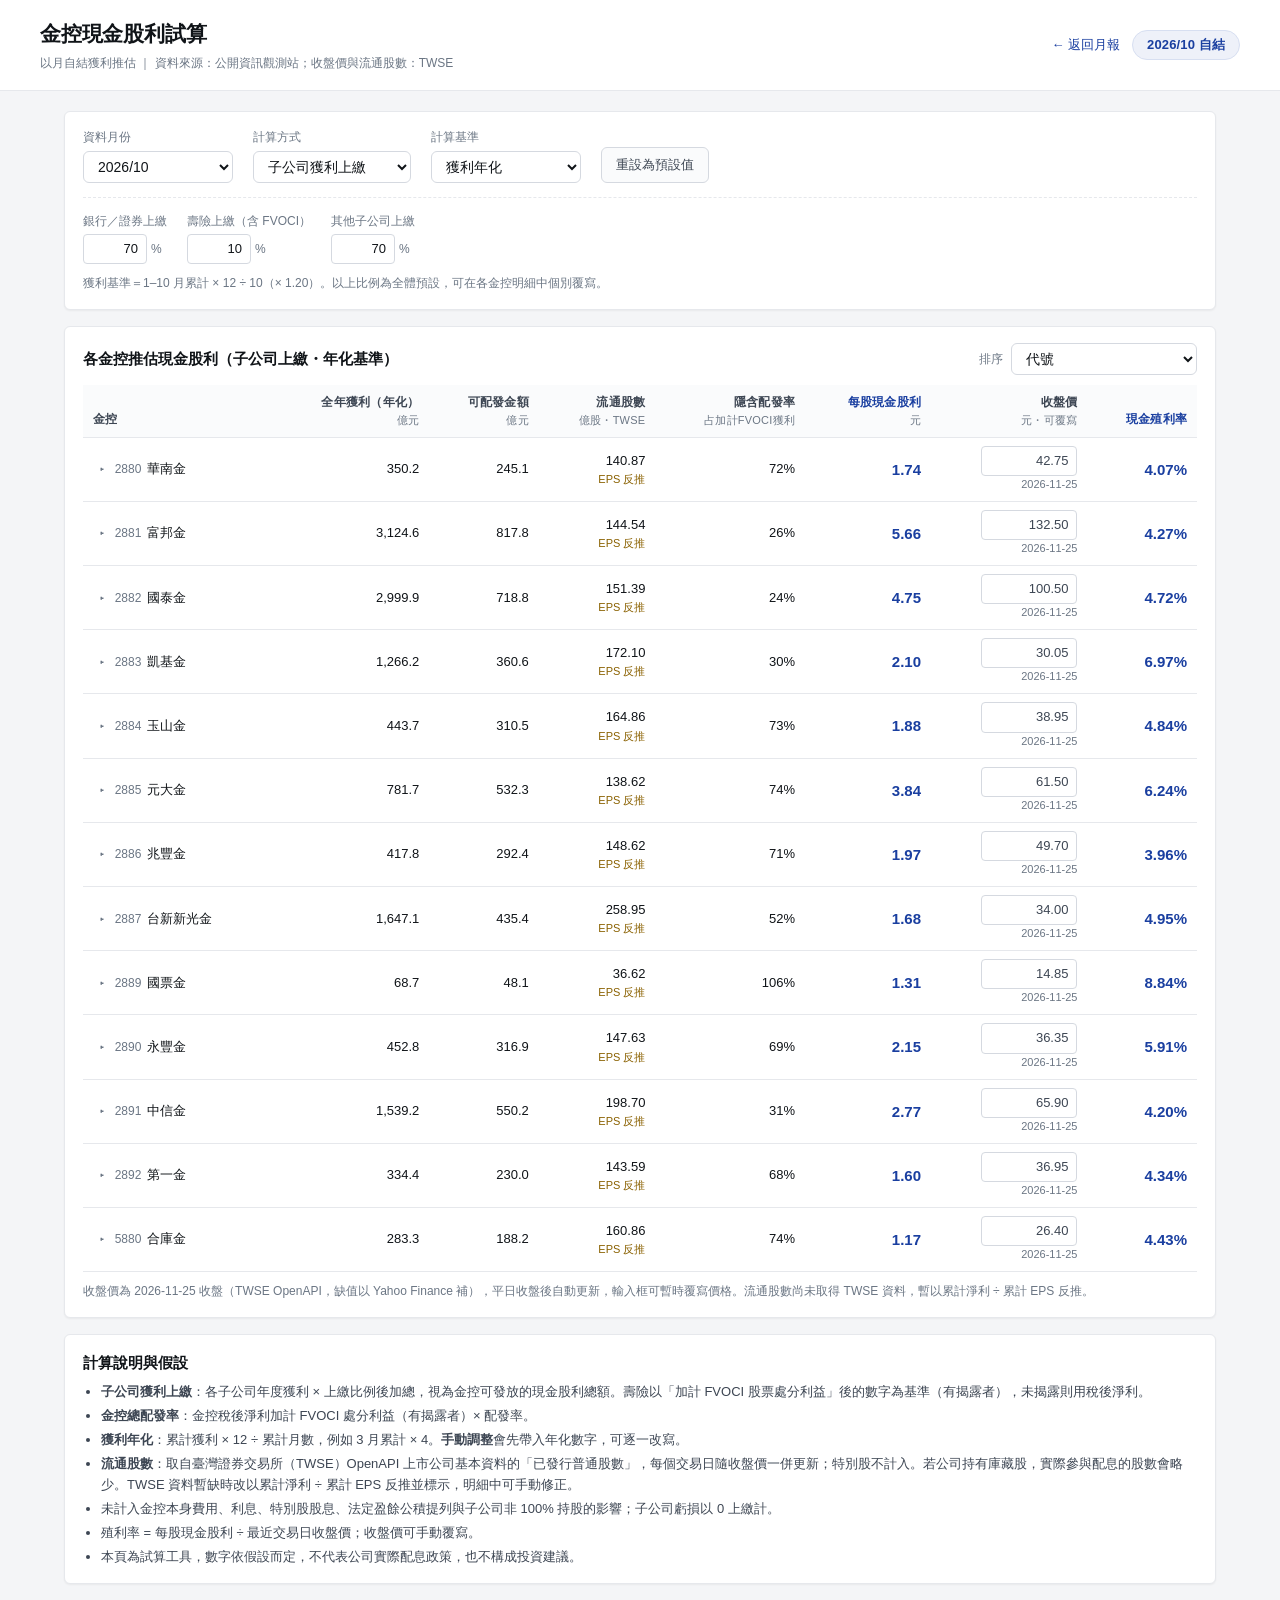
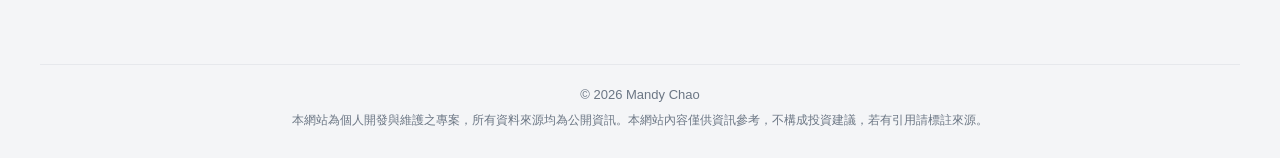
==== commit 8ffbacf4: "feat: add dividend estimator page with TWSE closing price and share count workflow Co-Authored-By: C" ====
--- a/docs/dividend.html
+++ b/docs/dividend.html
@@ -16,7 +16,7 @@
     <div class="header-inner">
       <div class="header-title">
         <h1>金控現金股利試算</h1>
-        <p class="subtitle">以月自結獲利推估 ｜ 資料來源：公開資訊觀測站、TWSE</p>
+        <p class="subtitle">以月自結獲利推估 ｜ 資料來源：公開資訊觀測站；收盤價與流通股數：TWSE</p>
       </div>
       <div class="header-actions">
         <a class="dv-back" href="./index.html">← 返回月報</a>
@@ -78,7 +78,7 @@
         <li><b>子公司獲利上繳</b>：各子公司年度獲利 × 上繳比例後加總，視為金控可發放的現金股利總額。壽險以「加計 FVOCI 股票處分利益」後的數字為基準（有揭露者），未揭露則用稅後淨利。</li>
         <li><b>金控總配發率</b>：金控稅後淨利加計 FVOCI 處分利益（有揭露者）× 配發率。</li>
         <li><b>獲利年化</b>：累計獲利 × 12 ÷ 累計月數，例如 3 月累計 × 4。<b>手動調整</b>會先帶入年化數字，可逐一改寫。</li>
-        <li><b>股數</b>：以金控累計稅後淨利 ÷ 累計 EPS 反推（單位：億股）；有特別股的金控會略高估普通股數，可在明細中手動修正。</li>
+        <li><b>流通股數</b>：取自臺灣證券交易所（TWSE）OpenAPI 上市公司基本資料的「已發行普通股數」，每個交易日隨收盤價一併更新；特別股不計入。若公司持有庫藏股，實際參與配息的股數會略少。TWSE 資料暫缺時改以累計淨利 ÷ 累計 EPS 反推並標示，明細中可手動修正。</li>
         <li>未計入金控本身費用、利息、特別股股息、法定盈餘公積提列與子公司非 100% 持股的影響；子公司虧損以 0 上繳計。</li>
         <li>殖利率 = 每股現金股利 ÷ 最近交易日收盤價；收盤價可手動覆寫。</li>
         <li>本頁為試算工具，數字依假設而定，不代表公司實際配息政策，也不構成投資建議。</li>
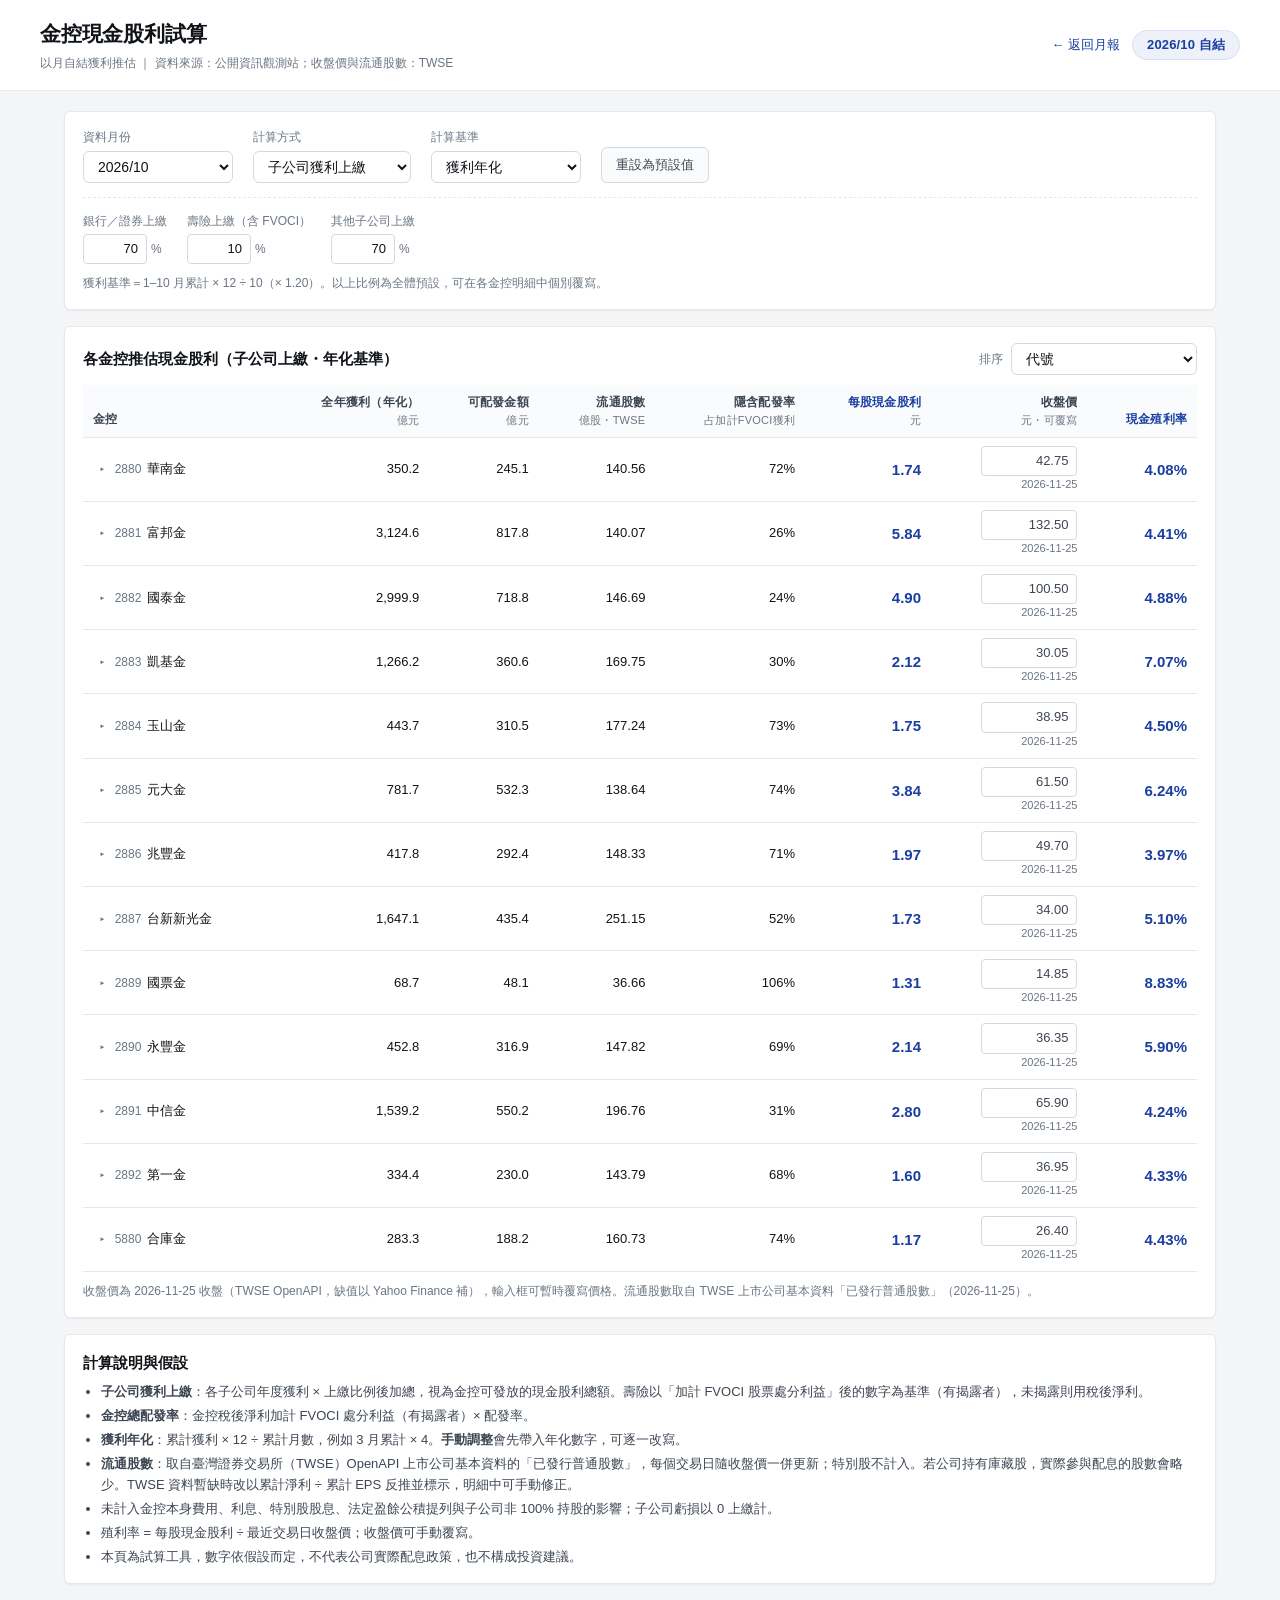
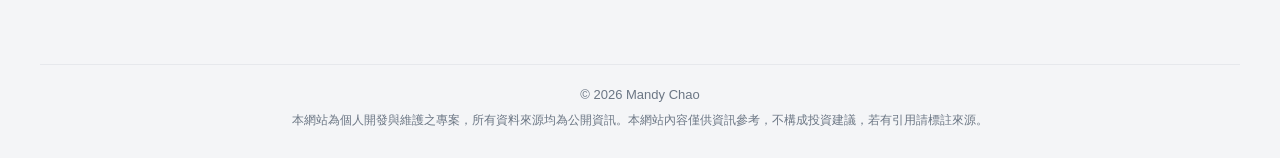
==== commit d6cfc21e: "fix: dividend page yield sort Co-Authored-By: Claude Opus 5.5 <noreply@anthropic.com>" ====
--- a/docs/dividend.html
+++ b/docs/dividend.html
@@ -64,6 +64,7 @@
             <option value="yield">殖利率（高→低）</option>
             <option value="dps">每股股利（高→低）</option>
           </select>
+          <button type="button" id="dv-resort" class="dv-resort" hidden>依目前數字重排</button>
         </label>
       </div>
       <div class="dv-table-wrap">
--- a/docs/dividend.css
+++ b/docs/dividend.css
@@ -36,6 +36,9 @@
 
 .dv-table-head { display: flex; justify-content: space-between; align-items: center; gap: 12px; flex-wrap: wrap; margin-bottom: 10px; }
 .dv-table-wrap { overflow-x: auto; }
+.dv-resort { margin-left: 8px; padding: 4px 10px; font-size: 12px; color: var(--primary); background: var(--surface, #fff); border: 1px solid var(--primary); border-radius: 4px; cursor: pointer; }
+.dv-resort:hover { background: var(--primary); color: #fff; }
+.dv-resort[hidden] { display: none; }
 .dv-table, .dv-sub { width: 100%; border-collapse: collapse; font-variant-numeric: tabular-nums; }
 .dv-table th, .dv-table td, .dv-sub th, .dv-sub td { padding: 8px 10px; text-align: right; white-space: nowrap; border-bottom: 1px solid var(--border); }
 .dv-table th, .dv-sub th { font-size: 12px; font-weight: 600; color: var(--text-2); background: var(--surface-alt); vertical-align: bottom; }
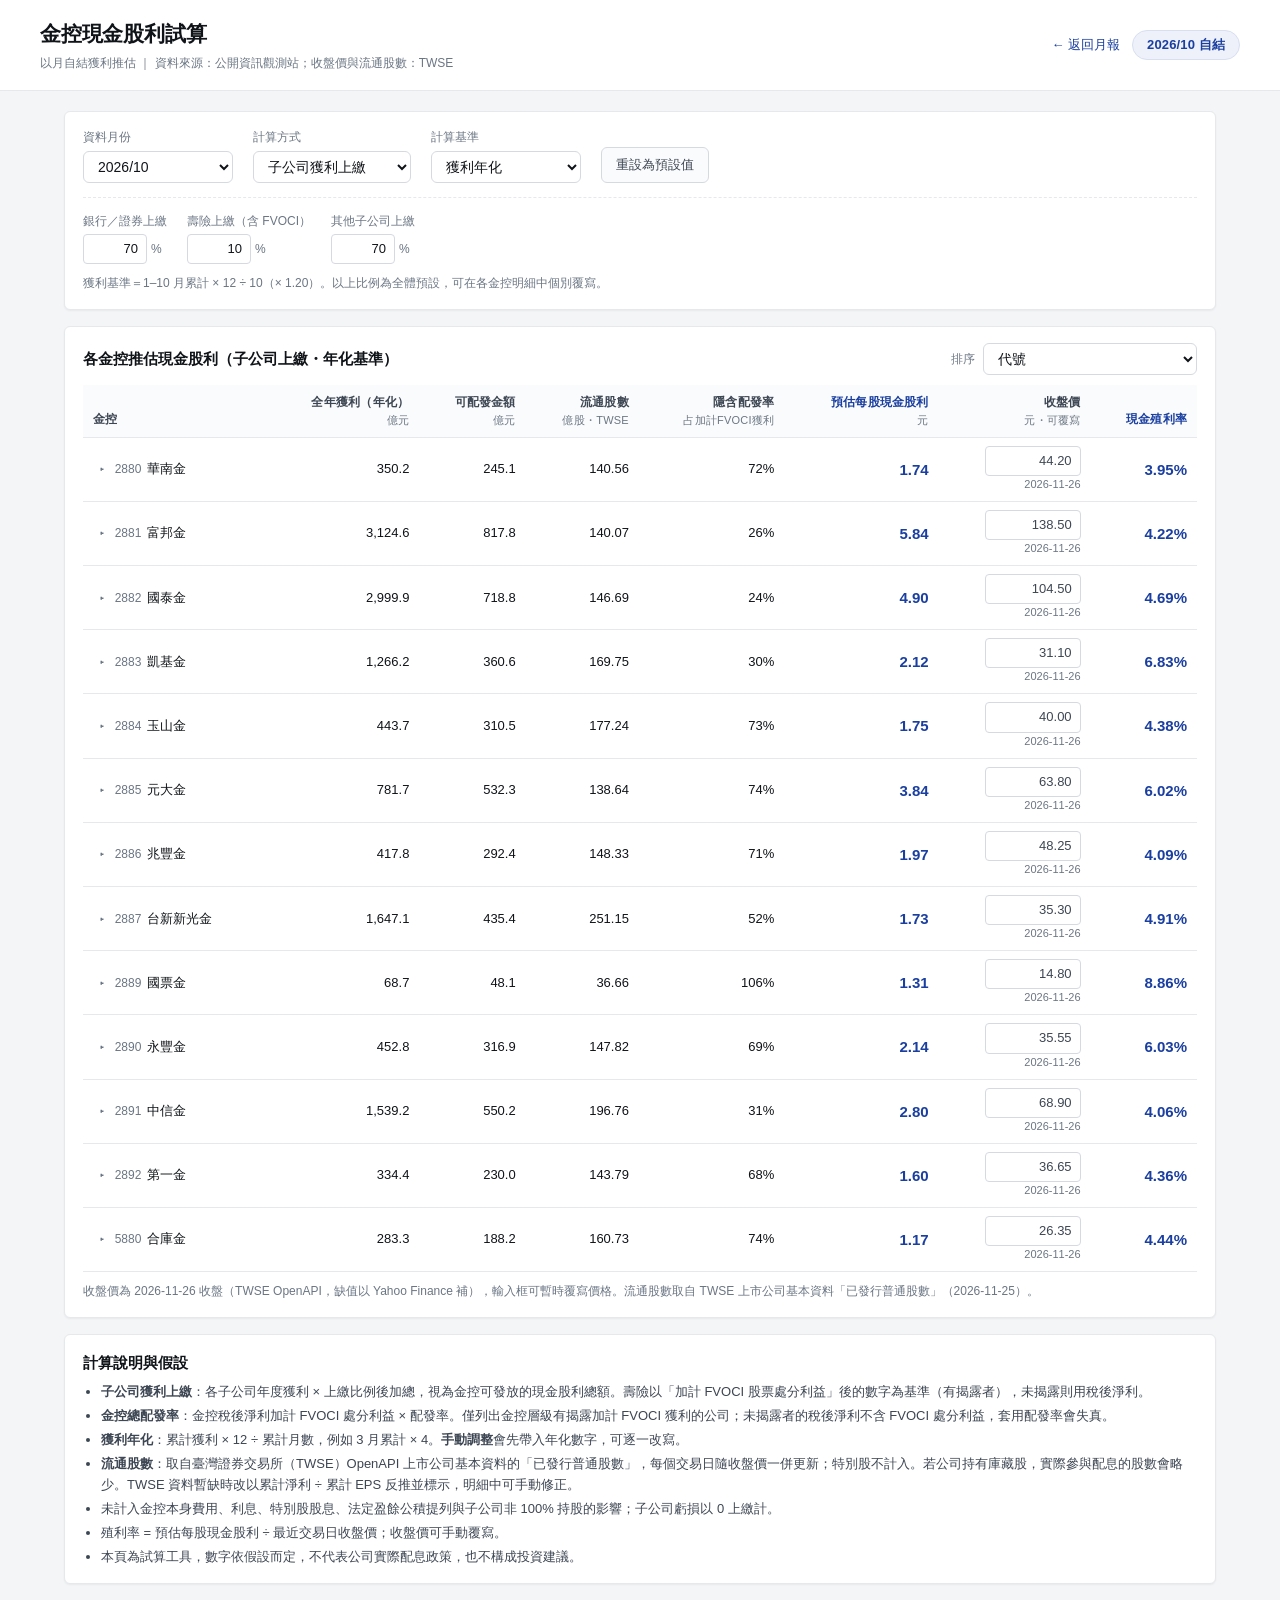
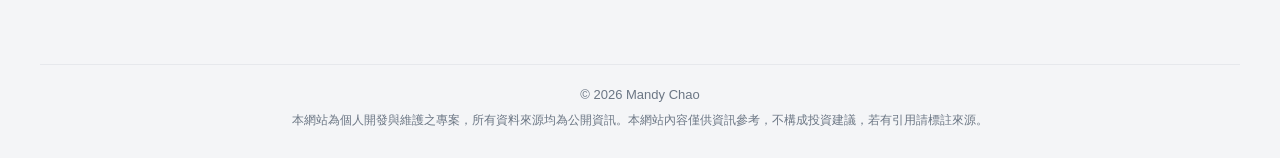
==== commit 09ea7f86: "feat: limit payout method to holdings disclosing FVOCI; rename estimated DPS Co-Authored-By: Claude " ====
--- a/docs/dividend.html
+++ b/docs/dividend.html
@@ -62,11 +62,12 @@
           <select id="dv-sort">
             <option value="code">代號</option>
             <option value="yield">殖利率（高→低）</option>
-            <option value="dps">每股股利（高→低）</option>
+            <option value="dps">預估每股股利（高→低）</option>
           </select>
           <button type="button" id="dv-resort" class="dv-resort" hidden>依目前數字重排</button>
         </label>
       </div>
+      <p class="dv-filter-note" id="dv-filter-note" hidden></p>
       <div class="dv-table-wrap">
         <table class="dv-table" id="dv-table"></table>
       </div>
@@ -77,11 +78,11 @@
       <h2>計算說明與假設</h2>
       <ul>
         <li><b>子公司獲利上繳</b>：各子公司年度獲利 × 上繳比例後加總，視為金控可發放的現金股利總額。壽險以「加計 FVOCI 股票處分利益」後的數字為基準（有揭露者），未揭露則用稅後淨利。</li>
-        <li><b>金控總配發率</b>：金控稅後淨利加計 FVOCI 處分利益（有揭露者）× 配發率。</li>
+        <li><b>金控總配發率</b>：金控稅後淨利加計 FVOCI 處分利益 × 配發率。僅列出金控層級有揭露加計 FVOCI 獲利的公司；未揭露者的稅後淨利不含 FVOCI 處分利益，套用配發率會失真。</li>
         <li><b>獲利年化</b>：累計獲利 × 12 ÷ 累計月數，例如 3 月累計 × 4。<b>手動調整</b>會先帶入年化數字，可逐一改寫。</li>
         <li><b>流通股數</b>：取自臺灣證券交易所（TWSE）OpenAPI 上市公司基本資料的「已發行普通股數」，每個交易日隨收盤價一併更新；特別股不計入。若公司持有庫藏股，實際參與配息的股數會略少。TWSE 資料暫缺時改以累計淨利 ÷ 累計 EPS 反推並標示，明細中可手動修正。</li>
         <li>未計入金控本身費用、利息、特別股股息、法定盈餘公積提列與子公司非 100% 持股的影響；子公司虧損以 0 上繳計。</li>
-        <li>殖利率 = 每股現金股利 ÷ 最近交易日收盤價；收盤價可手動覆寫。</li>
+        <li>殖利率 = 預估每股現金股利 ÷ 最近交易日收盤價；收盤價可手動覆寫。</li>
         <li>本頁為試算工具，數字依假設而定，不代表公司實際配息政策，也不構成投資建議。</li>
       </ul>
     </section>
--- a/docs/dividend.css
+++ b/docs/dividend.css
@@ -64,6 +64,8 @@
 .dv-cat-life { background: #e9ecf7; color: var(--fvoci); }
 .dv-cat-bank { background: #e8f1ee; color: var(--positive); }
 
+.dv-filter-note { margin: 0 0 10px; padding: 8px 12px; font-size: 12px; color: var(--text-2); background: var(--surface-alt); border-left: 3px solid var(--primary); border-radius: 2px; }
+.dv-filter-note[hidden] { display: none; }
 .dv-price-note { margin-top: 10px; font-size: 12px; color: var(--text-muted); }
 .dv-notes ul { margin: 8px 0 0 18px; font-size: 13px; color: var(--text-2); display: grid; gap: 4px; }
 
